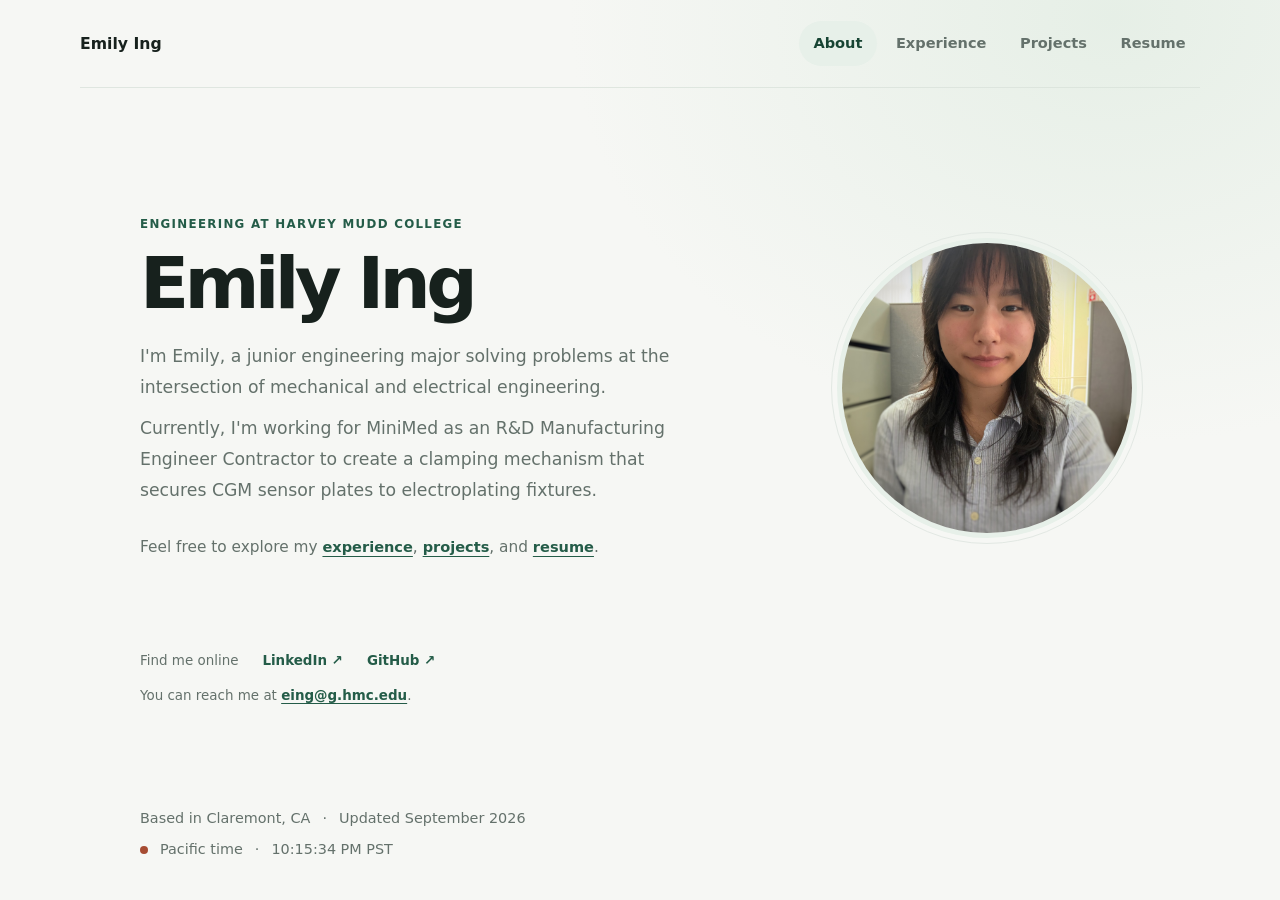
==== index.html @ 812e1e8e "formating" ====
<!doctype html>
<html lang="en">
  <head>
    <meta charset="utf-8">
    <meta name="viewport" content="width=device-width, initial-scale=1">
    <meta name="description" content="Emily Ing's engineering portfolio: experience, projects, and resume.">
    <meta name="theme-color" content="#f6f7f4">
    <title>Emily Ing | Engineering Portfolio</title>
    <link rel="stylesheet" href="styles.css">
    <script src="script.js" defer></script>
    <script src="footer.js" defer></script>
  </head>
  <body>
    <a class="skip-link" href="#main">Skip to content</a>

    <header class="site-header">
      <a class="brand" href="#about" aria-label="Emily Ing, About">
        <span class="brand-copy">
          <strong>Emily Ing</strong>
        </span>
      </a>

      <nav class="section-nav" role="tablist" aria-label="Portfolio sections" aria-orientation="horizontal">
        <a id="tab-about" class="nav-link" href="#about" role="tab" aria-controls="panel-about" aria-selected="true" tabindex="0">About</a>
        <a id="tab-experience" class="nav-link" href="#experience" role="tab" aria-controls="panel-experience" aria-selected="false" tabindex="-1">Experience</a>
        <a id="tab-projects" class="nav-link" href="#projects" role="tab" aria-controls="panel-projects" aria-selected="false" tabindex="-1">Projects</a>
        <a id="tab-resume" class="nav-link" href="#resume" role="tab" aria-controls="panel-resume" aria-selected="false" tabindex="-1">Resume</a>
      </nav>
    </header>

    <main id="main" class="page-shell">
      <section id="panel-about" class="content-panel" role="tabpanel" aria-labelledby="tab-about" tabindex="0">
        <div class="hero">
          <div class="hero-copy">
            <p class="eyebrow"> Engineering at Harvey Mudd College</p>
            <h1>Emily Ing</h1>
            <p class="hero-intro">I'm Emily, a junior engineering major solving problems at the intersection of mechanical and electrical engineering.<span class="hero-intro-followup">Currently, I'm working for MiniMed as an R&amp;D Manufacturing Engineer Contractor to create a clamping mechanism that secures CGM sensor plates to electroplating fixtures.</span></p>
            <p class="hero-actions">Feel free to explore my <a class="text-link" href="#experience" data-section-link>experience</a>, <a class="text-link" href="#projects" data-section-link>projects</a>, and <a class="text-link" href="#resume" data-section-link>resume</a>.</p>
          </div>
          <div class="hero-portrait">
            <img class="portrait-placeholder" src="assets/images/headshot.jpeg" alt="Portrait of Emily Ing">
          </div>
        </div>

        <div class="social-row">
          <span>Find me online</span>
          <a href="https://www.linkedin.com/in/emilying523" target="_blank" rel="noreferrer">LinkedIn <span aria-hidden="true">↗</span></a>
          <a href="https://github.com/eing523" target="_blank" rel="noreferrer">GitHub <span aria-hidden="true">↗</span></a>
          <span class="contact-sentence">You can reach me at <a class="contact-email" href="mailto:eing@g.hmc.edu">eing@g.hmc.edu</a>.</span>
        </div>
      </section>

      <section id="panel-experience" class="content-panel" role="tabpanel" aria-labelledby="tab-experience" tabindex="0">
        <div class="section-heading">
          <h1>Experience</h1>
        </div>

        <div class="timeline">
          <a class="timeline-item" href="experience/minimed-manufacturing.html">
            <div class="timeline-date">Aug 2026 — Present</div>
            <div class="timeline-content">
              <h2>R&amp;D Manufacturing Engineer Contractor</h2>
              <p class="organization">MiniMed · Harvey Mudd Engineering Clinic Program <span>Claremont, CA</span></p>
              <ul>
                <li>Design and prototype a clamping mechanism in SolidWorks to secure continuous glucose monitor sensor plates to electroplating fixtures, cutting cycle time for 192 torquing motions per lot and improving ergonomics</li>
                <li>Collaborate with MiniMed engineers and a student team through weekly design reviews, incorporating manufacturing and quality feedback to align the fixture with production requirements</li>
              </ul>
            </div>
          </a>
          <a class="timeline-item" href="experience/water-resources-internship.html">
            <div class="timeline-date">May 2026 — Aug 2026</div>
            <div class="timeline-content">
              <h2>Water Resource Control Engineer Intern</h2>
              <p class="organization">California State Water Resources Control Board <span>Los Angeles, CA</span></p>
              <ul>
                <li>Automated regulatory reporting for 400+ permitted facilities with R scripts, replacing a manual staff workflow</li>
                <li>Built an ArcGIS Pro map and Experience Builder dashboard with dynamic search, charts, and distance filtering</li>
                <li>Inspected landfills for permit compliance, flagging leachate collection deficiencies and communicating findings to dischargers</li>
              </ul>
            </div>
          </a>
          <a class="timeline-item" href="experience/bioprinting-research.html">
            <div class="timeline-date">Jan 2026 — Present</div>
            <div class="timeline-content">
              <h2>Undergraduate Researcher, Bioprinting Lab</h2>
              <p class="organization">Harvey Mudd College · Department of Engineering <span>Claremont, CA</span></p>
              <ul>
                <li>Design and prototype a multichannel printhead in SolidWorks for precise, consistent bioink dispensing</li>
                <li>Engineer a UV print bed (8–10 mW/cm²) to photopolymerize PEG-acrylate hydrogels for tissue models</li>
                <li>Design acrylic UV enclosure to protect users and remove environmental variables from the curing process</li>
              </ul>
            </div>
          </a>
          <a class="timeline-item" href="experience/cad-tutor.html">
            <div class="timeline-date">Aug 2026 — Present</div>
            <div class="timeline-content">
              <h2>CAD Tutor &amp; Lab Grader</h2>
              <p class="organization">Harvey Mudd College · Department of Engineering <span>Claremont, CA</span></p>
              <ul>
                <li>Lead weekly SolidWorks office hours, teaching CAD, FEA, and simulation to support the course's team projects</li>
                <li>Grade SolidWorks lab assignments and give feedback to reinforce CAD proficiency across the course</li>
              </ul>
            </div>
          </a>
        </div>
      </section>

      <section id="panel-projects" class="content-panel" role="tabpanel" aria-labelledby="tab-projects" tabindex="0">
        <div class="section-heading">
          <h1>Projects</h1>
          <p>A mix of embedded systems, mechanical, and electrical engineering projects.</p>
        </div>

        <!-- Replace each placeholder with an img, e.g. <img class="media-placeholder" src="assets/images/project-name.jpg" alt="Description">. -->
        <div class="project-grid">
          <a class="project-card" href="projects/fpga-display-keypad.html">
            <div class="media-placeholder" role="img" aria-label="Image placeholder for FPGA Dual 7-Segment Display and Keypad">Add project image here</div>
            <div class="project-topline"><span class="project-number">01</span><span class="project-date">Sep 2026</span></div>
            <h2>FPGA Dual 7-Segment Display &amp; Keypad</h2>
            <p>Designed a modular SystemVerilog display with a shared seven-segment decoder, DIP-switch digit control, and a counter-based keypad scanner that lights an LED on each keypress.</p>
            <ul class="tag-list" aria-label="Technologies"><li>SystemVerilog</li><li>Lattice iCE40</li></ul>
          </a>
          <a class="project-card" href="projects/fpga-keypad-scanner.html">
            <div class="media-placeholder" role="img" aria-label="Image placeholder for FPGA Keypad Scanner">Add project image here</div>
            <div class="project-topline"><span class="project-number">02</span><span class="project-date">Sep 2026</span></div>
            <h2>FPGA Keypad Scanner</h2>
            <p>Built a 4×4 keypad scanner that displays the last two hexadecimal digits pressed. Added debounce behavior so a held key registers once and additional presses are ignored until release.</p>
            <ul class="tag-list" aria-label="Technologies"><li>SystemVerilog</li><li>Lattice iCE40</li></ul>
          </a>
          <a class="project-card" href="projects/stm32-digital-audio.html">
            <div class="media-placeholder" role="img" aria-label="Image placeholder for STM32 Digital Audio">Add project image here</div>
            <div class="project-topline"><span class="project-number">03</span><span class="project-date">Sep 2026</span></div>
            <h2>STM32 Digital Audio</h2>
            <p>Wrote TIM6/TIM7 drivers for note frequency and duration, then calculated timer settings to play tunes through an LM386 amplifier with notes within 1% of target pitch.</p>
            <ul class="tag-list" aria-label="Technologies"><li>C</li><li>STM32L432KC</li><li>Timers</li></ul>
          </a>
          <a class="project-card" href="projects/stm32-motor-encoder.html">
            <div class="media-placeholder" role="img" aria-label="Image placeholder for STM32 Motor Speed and Direction">Add project image here</div>
            <div class="project-topline"><span class="project-number">04</span><span class="project-date">Oct 2026</span></div>
            <h2>STM32 Motor Speed &amp; Direction</h2>
            <p>Measured motor speed and direction from a quadrature encoder using interrupts on both sensor channels.</p>
            <ul class="tag-list" aria-label="Technologies"><li>C</li><li>STM32L432KC</li><li>Interrupts</li></ul>
          </a>
          <a class="project-card" href="projects/autonomous-surface-vehicle.html">
            <div class="media-placeholder" role="img" aria-label="Image placeholder for Autonomous Surface Vehicle">Add project image here</div>
            <div class="project-topline"><span class="project-number">05</span><span class="project-date">Mar — Apr 2026</span></div>
            <h2>Autonomous Surface Vehicle</h2>
            <p>Built and deployed a surface vehicle to measure ocean pollution at depths of 0–2 m on a $50 budget. Designed and waterproofed analog signal-conditioning circuits for pressure, turbidity, and temperature sensors.</p>
            <ul class="tag-list" aria-label="Technologies"><li>Analog circuits</li><li>Sensor integration</li></ul>
          </a>
          <a class="project-card" href="projects/autonomous-underwater-robot.html">
            <div class="media-placeholder" role="img" aria-label="Image placeholder for Autonomous Underwater Robot">Add project image here</div>
            <div class="project-topline"><span class="project-number">06</span><span class="project-date">Aug — Nov 2025</span></div>
            <h2>Autonomous Underwater Robot</h2>
            <p>Integrated a pressure sensor and thermistor on a PCB, validated signal integrity with an oscilloscope, and programmed a LabVIEW proportional controller for depth tracking and step-response analysis.</p>
            <ul class="tag-list" aria-label="Technologies"><li>LabVIEW</li><li>PCB design</li><li>Control systems</li></ul>
          </a>
        </div>
      </section>

      <section id="panel-resume" class="content-panel" role="tabpanel" aria-labelledby="tab-resume" tabindex="0">
        <div class="section-heading">
          <h1>Resume</h1>
          <p><a class="resume-download-link" href="assets/Emily_Ing_Resume.pdf" download>Download the PDF</a>.</p>
        </div>

        <div class="resume-viewer-wrap">
          <iframe
            class="resume-viewer"
            src="assets/Emily_Ing_Resume.pdf#view=FitH&navpanes=0"
            title="Emily Ing's full resume"
            loading="lazy"
          ></iframe>
        </div>
      </section>
    </main>

    <footer class="site-footer">
      <div class="footer-meta">
        <span>Based in Claremont, CA</span>
        <span aria-hidden="true">·</span>
        <span>Updated September 2026</span>
      </div>
      <div class="footer-time">
        <span class="footer-time-dot" aria-hidden="true"></span>
        <span>Pacific time</span>
        <span aria-hidden="true">·</span>
        <time id="pacific-time" aria-label="Current time in the Pacific time zone"></time>
      </div>
    </footer>
  </body>
</html>
---- styles.css ----
:root {
  color-scheme: light;
  --ink: #17211d;
  --muted: #64716b;
  --paper: #f6f7f4;
  --surface: #ffffff;
  --line: #e2e8e3;
  --green: #245c48;
  --green-dark: #174433;
  --mint: #e7f0e9;
  --amber: #d89656;
  --shadow: 0 18px 48px rgba(27, 55, 42, 0.08);
  font-family: Inter, ui-sans-serif, system-ui, -apple-system, BlinkMacSystemFont, "Segoe UI", sans-serif;
}

* {
  box-sizing: border-box;
}

html {
  min-width: 320px;
  background: var(--paper);
  scroll-behavior: smooth;
}

body {
  min-width: 320px;
  margin: 0;
  color: var(--ink);
  background:
    radial-gradient(ellipse at 87% 2%, rgba(226, 237, 227, 0.8), transparent 34rem),
    var(--paper);
  font-size: 16px;
  line-height: 1.65;
}

a {
  color: inherit;
}

a:focus-visible {
  outline: 3px solid var(--amber);
  outline-offset: 4px;
  border-radius: 4px;
}

.skip-link {
  position: absolute;
  z-index: 3;
  top: 0.75rem;
  left: 0.75rem;
  padding: 0.65rem 1rem;
  transform: translateY(-160%);
  border-radius: 0.5rem;
  color: white;
  background: var(--green-dark);
}

.skip-link:focus {
  transform: translateY(0);
}

.site-header {
  display: flex;
  width: min(1120px, calc(100% - 48px));
  min-height: 88px;
  margin: 0 auto;
  align-items: center;
  justify-content: space-between;
  gap: 2rem;
  border-bottom: 1px solid rgba(218, 227, 219, 0.8);
  background: transparent;
}

.brand {
  display: inline-flex;
  align-items: center;
  gap: 0.75rem;
  text-decoration: none;
}

.brand-mark {
  display: grid;
  width: 42px;
  height: 42px;
  place-items: center;
  border-radius: 13px;
  color: white;
  background: var(--green);
  font-size: 0.86rem;
  font-weight: 750;
  letter-spacing: 0.06em;
}

.brand-copy {
  display: grid;
  line-height: 1.25;
}

.brand-copy strong {
  font-size: 0.98rem;
}

.brand-copy > span {
  margin-top: 0.25rem;
  color: var(--muted);
  font-size: 0.76rem;
}

.section-nav {
  display: flex;
  align-items: center;
  gap: 0.3rem;
}

.nav-link {
  position: relative;
  padding: 0.65rem 0.9rem;
  border-radius: 999px;
  color: var(--muted);
  font-size: 0.91rem;
  font-weight: 600;
  text-decoration: none;
  transition: color 160ms ease, background 160ms ease;
}

.nav-link:hover,
.nav-link[aria-selected="true"] {
  color: var(--green-dark);
  background: var(--mint);
}

.page-shell {
  width: min(1000px, calc(100% - 48px));
  margin: 0 auto;
}

.content-panel {
  padding: 5.2rem 0 4.5rem;
  animation: panel-in 240ms ease both;
}

.content-panel[hidden] {
  display: none;
}

@keyframes panel-in {
  from {
    opacity: 0;
    transform: translateY(7px);
  }
  to {
    opacity: 1;
    transform: translateY(0);
  }
}

.hero {
  display: grid;
  grid-template-columns: minmax(0, 1.45fr) minmax(250px, 0.75fr);
  align-items: center;
  gap: clamp(2.5rem, 8vw, 6.5rem);
  padding: 2.8rem 0 4rem;
}

.hero-portrait {
  display: flex;
  justify-content: center;
}

.portrait-placeholder {
  display: grid;
  width: min(100%, 300px);
  aspect-ratio: 1;
  margin: 0 auto;
  place-items: center;
  border: 5px solid var(--mint);
  border-radius: 50%;
  outline: 1px solid var(--line);
  outline-offset: 5px;
  color: var(--muted);
  background: #edf2eb;
  font-size: 0.85rem;
  font-weight: 600;
}

img.portrait-placeholder {
  display: block;
  object-fit: cover;
}

.eyebrow {
  margin: 0 0 0.8rem;
  color: var(--green);
  font-size: 0.74rem;
  font-weight: 750;
  letter-spacing: 0.11em;
  line-height: 1.4;
  text-transform: uppercase;
}

.hero .eyebrow {
  display: flex;
  align-items: center;
  gap: 0.55rem;
}

.status-dot {
  width: 8px;
  height: 8px;
  border-radius: 50%;
  background: var(--amber);
  box-shadow: 0 0 0 4px rgba(216, 150, 86, 0.15);
}

h1,
h2,
p {
  margin-top: 0;
}

.hero h1 {
  margin-bottom: 1.2rem;
  font-size: clamp(2.65rem, 6vw, 4.5rem);
  font-weight: 730;
  letter-spacing: -0.065em;
  line-height: 1.06;
}

.hero h1 span {
  color: var(--green);
}

.hero-intro {
  max-width: 570px;
  margin-bottom: 1.8rem;
  color: var(--muted);
  font-size: 1.08rem;
  line-height: 1.8;
}

.hero-intro-followup {
  display: block;
  margin-top: 0.6rem;
}

.hero-actions {
  margin-bottom: 0;
  color: var(--muted);
  font-size: 0.96rem;
}

.button {
  display: inline-flex;
  min-height: 46px;
  align-items: center;
  justify-content: center;
  gap: 0.65rem;
  padding: 0.7rem 1.15rem;
  border: 1px solid transparent;
  border-radius: 8px;
  font-size: 0.91rem;
  font-weight: 650;
  text-decoration: none;
  transition: background 160ms ease, transform 160ms ease;
}

.button:hover {
  transform: translateY(-1px);
}

.button-primary {
  color: white;
  background: var(--green);
}

.button-primary:hover {
  background: var(--green-dark);
}

.button-light {
  color: var(--green-dark);
  background: white;
}

.text-link {
  color: var(--green);
  font-size: 0.91rem;
  font-weight: 650;
  text-decoration-thickness: 1px;
  text-underline-offset: 4px;
}

.hero-card {
  padding: 1.55rem;
  border: 1px solid rgba(220, 229, 221, 0.9);
  border-radius: 18px;
  background: rgba(255, 255, 255, 0.84);
  box-shadow: var(--shadow);
}

.card-label {
  margin-bottom: 1.15rem;
  color: var(--muted);
  font-size: 0.76rem;
  font-weight: 650;
  letter-spacing: 0.08em;
  text-transform: uppercase;
}

.stat {
  display: flex;
  align-items: center;
  gap: 1rem;
  padding: 0.85rem 0;
  border-top: 1px solid var(--line);
}

.stat-value {
  min-width: 68px;
  color: var(--green);
  font-size: 1.75rem;
  font-weight: 730;
  letter-spacing: -0.06em;
}

.stat-label {
  color: var(--muted);
  font-size: 0.83rem;
  line-height: 1.45;
}

.focus-tags,
.tag-list {
  display: flex;
  flex-wrap: wrap;
  gap: 0.45rem;
}

.focus-tags {
  padding-top: 1rem;
  border-top: 1px solid var(--line);
}

.focus-tags span,
.tag-list li {
  padding: 0.32rem 0.58rem;
  border-radius: 999px;
  color: var(--green-dark);
  background: var(--mint);
  font-size: 0.71rem;
  font-weight: 600;
  line-height: 1.35;
  list-style: none;
}

.about-grid {
  display: grid;
  grid-template-columns: 1fr 1fr;
  gap: 1rem;
}

.info-card {
  padding: 1.7rem;
  border: 1px solid var(--line);
  border-radius: 14px;
  background: var(--surface);
}

.accent-card {
  background: #edf2eb;
}

.info-card h2,
.contact-card h2 {
  margin-bottom: 0.75rem;
  font-size: 1.28rem;
  letter-spacing: -0.035em;
  line-height: 1.3;
}

.info-card p:last-child {
  margin-bottom: 0;
  color: var(--muted);
  font-size: 0.91rem;
}

.social-row {
  display: flex;
  flex-wrap: wrap;
  align-items: center;
  gap: 0.8rem 1.5rem;
  padding-top: 1.6rem;
  color: var(--muted);
  font-size: 0.84rem;
}

.social-row a {
  color: var(--green);
  font-weight: 650;
  text-decoration: none;
}

.social-row a:hover {
  text-decoration: underline;
  text-underline-offset: 4px;
}

.social-row .contact-email {
  text-decoration: underline;
  text-underline-offset: 3px;
}

.contact-sentence {
  flex-basis: 100%;
}

.section-heading {
  max-width: 680px;
  margin-bottom: 2.8rem;
}

.section-heading h1 {
  margin-bottom: 0.65rem;
  font-size: clamp(2.4rem, 5vw, 3.5rem);
  letter-spacing: -0.06em;
  line-height: 1.1;
}

.section-heading > p:last-child {
  margin-bottom: 0;
  color: var(--muted);
  font-size: 1.03rem;
}

.timeline {
  border-top: 1px solid var(--line);
}

.timeline-item {
  display: grid;
  grid-template-columns: 180px minmax(0, 1fr);
  gap: 1.5rem;
  padding: 1.8rem 0;
  border-bottom: 1px solid var(--line);
  color: inherit;
  text-decoration: none;
  transition: background 160ms ease;
}

.timeline-item:hover {
  background: rgba(231, 240, 233, 0.55);
}

.timeline-date {
  padding-top: 0.25rem;
  color: var(--green);
  font-size: 0.82rem;
  font-weight: 650;
}

.timeline-content h2,
.project-card h2 {
  margin-bottom: 0.35rem;
  font-size: 1.16rem;
  letter-spacing: -0.025em;
  line-height: 1.35;
}

.organization {
  display: flex;
  flex-wrap: wrap;
  justify-content: space-between;
  gap: 0.25rem 1rem;
  margin-bottom: 0.8rem;
  color: var(--muted);
  font-size: 0.86rem;
}

.organization span {
  color: #78827d;
  font-size: 0.8rem;
}

.timeline-content ul {
  margin: 0;
  padding-left: 1.1rem;
  color: var(--muted);
  font-size: 0.89rem;
}

.timeline-content li + li {
  margin-top: 0.35rem;
}

.media-placeholder {
  display: grid;
  width: 100%;
  aspect-ratio: 16 / 9;
  margin-bottom: 1.2rem;
  place-items: center;
  border: 1px dashed #b9c9bd;
  border-radius: 10px;
  color: var(--muted);
  background: rgba(231, 240, 233, 0.6);
  font-size: 0.8rem;
  font-weight: 600;
}

img.media-placeholder {
  display: block;
  object-fit: cover;
}

.project-grid {
  display: grid;
  grid-template-columns: repeat(2, minmax(0, 1fr));
  gap: 1rem;
}

.project-card {
  display: flex;
  min-height: 360px;
  flex-direction: column;
  padding: 1.45rem;
  border: 1px solid var(--line);
  border-radius: 14px;
  background: var(--surface);
  color: inherit;
  text-decoration: none;
  transition: transform 160ms ease, box-shadow 160ms ease;
}

.project-card:hover {
  transform: translateY(-2px);
  box-shadow: var(--shadow);
}

.project-card:focus-visible,
.timeline-item:focus-visible {
  outline: 3px solid var(--amber);
  outline-offset: 4px;
}

.project-card:hover h2,
.timeline-item:hover h2 {
  color: var(--green);
}

.project-topline {
  display: flex;
  align-items: center;
  justify-content: space-between;
  margin-bottom: 1.2rem;
}

.project-number {
  color: var(--green);
  font-size: 0.78rem;
  font-weight: 750;
  letter-spacing: 0.08em;
}

.project-date {
  color: var(--muted);
  font-size: 0.76rem;
}

.project-card > p {
  margin-bottom: 1.2rem;
  color: var(--muted);
  font-size: 0.88rem;
}

.tag-list {
  margin: auto 0 0;
  padding: 0;
}

.tag-list li {
  font-size: 0.69rem;
}

#panel-resume .section-heading {
  margin-bottom: 3.8rem;
}

#panel-resume .section-heading h1 {
  font-size: clamp(2.6rem, 5vw, 3rem);
}

#panel-resume .section-heading > p:last-child {
  font-size: 1.15rem;
}

.resume-download-link {
  color: #a64c32;
  text-decoration-thickness: 1px;
  text-underline-offset: 3px;
}

.resume-viewer-wrap {
  position: relative;
  left: 50%;
  width: min(1600px, calc(100vw - 64px));
  margin: 0;
  transform: translateX(-50%);
}

.resume-viewer {
  display: block;
  width: 100%;
  height: clamp(720px, 90vh, 1200px);
  border: 0;
  border-radius: 10px;
  background: #3c3c3c;
}

.contact-card {
  display: flex;
  align-items: center;
  justify-content: space-between;
  gap: 1.5rem;
  margin-top: 1rem;
  padding: 1.5rem 1.7rem;
  border-radius: 15px;
  color: white;
  background: var(--green);
}

.contact-card .eyebrow {
  margin-bottom: 0.45rem;
  color: #c3ddc9;
}

.contact-card h2 {
  margin-bottom: 0;
  font-size: 1.15rem;
}

.site-footer {
  display: flex;
  flex-direction: column;
  width: min(1000px, calc(100% - 48px));
  min-height: 112px;
  margin: 0 auto;
  align-items: flex-start;
  justify-content: center;
  gap: 0.45rem;
  padding: 1.4rem 0;
  color: var(--muted);
  font-size: 0.9rem;
}

.footer-meta,
.footer-time {
  display: flex;
  flex-wrap: wrap;
  align-items: center;
  gap: 0.25rem 0.75rem;
}

.footer-time-dot {
  width: 8px;
  height: 8px;
  border-radius: 50%;
  background: #a64c32;
}

@media (max-width: 700px) {
  .site-header {
    width: min(100% - 32px, 600px);
    min-height: 76px;
    gap: 0.5rem;
  }

  .brand {
    gap: 0.55rem;
  }

  .brand-mark {
    width: 37px;
    height: 37px;
  }

  .brand-copy > span {
    font-size: 0.68rem;
  }

  .section-nav {
    gap: 0;
  }

  .nav-link {
    padding: 0.55rem 0.58rem;
    font-size: 0.8rem;
  }

  .page-shell,
  .site-footer {
    width: min(100% - 32px, 600px);
  }

  .content-panel {
    padding-top: 3rem;
  }

  .hero {
    grid-template-columns: 1fr;
    gap: 2rem;
    padding-top: 1.5rem;
  }

  .hero-card {
    max-width: 440px;
  }

  .timeline-item {
    grid-template-columns: 1fr;
    gap: 0.45rem;
  }
}

@media (max-width: 500px) {
  .site-header {
    flex-wrap: wrap;
    justify-content: center;
    gap: 0.2rem;
    padding: 0.65rem 0 0.5rem;
  }

  .brand {
    width: 100%;
    justify-content: center;
  }

  .section-nav {
    width: 100%;
    justify-content: space-between;
  }

  .nav-link {
    padding: 0.42rem 0.58rem;
  }

  .hero h1 {
    font-size: clamp(2.55rem, 12vw, 3.5rem);
  }

  .about-grid,
  .project-grid {
    grid-template-columns: 1fr;
  }

  .project-card {
    min-height: 320px;
  }

  .contact-card {
    align-items: flex-start;
    flex-direction: column;
  }

  .contact-card {
    padding: 1.3rem;
  }

  .site-footer {
    padding: 1rem 0;
  }

  .resume-viewer-wrap {
    width: calc(100vw - 24px);
  }
}

@media (prefers-reduced-motion: reduce) {
  *,
  *::before,
  *::after {
    scroll-behavior: auto !important;
    animation-duration: 0.01ms !important;
    animation-iteration-count: 1 !important;
    transition-duration: 0.01ms !important;
  }
}
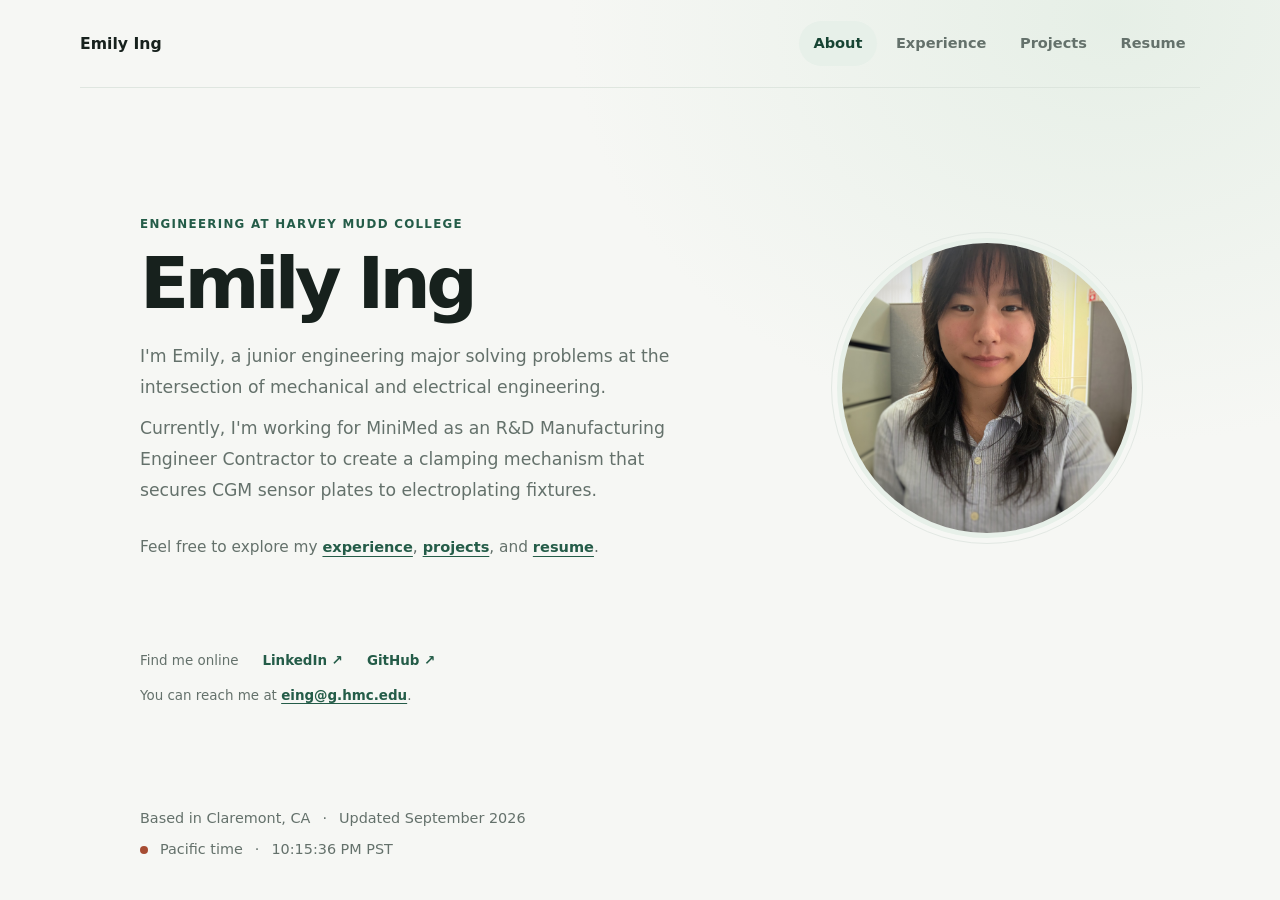
==== commit bcc442e7: "format" ====
--- a/index.html
+++ b/index.html
@@ -35,7 +35,7 @@
             <p class="eyebrow"> Engineering at Harvey Mudd College</p>
             <h1>Emily Ing</h1>
             <p class="hero-intro">I'm Emily, a junior engineering major solving problems at the intersection of mechanical and electrical engineering.<span class="hero-intro-followup">Currently, I'm working for MiniMed as an R&amp;D Manufacturing Engineer Contractor to create a clamping mechanism that secures CGM sensor plates to electroplating fixtures.</span></p>
-            <p class="hero-actions">Feel free to explore my <a class="text-link" href="#experience" data-section-link>experience</a>, <a class="text-link" href="#projects" data-section-link>projects</a>, and <a class="text-link" href="#resume" data-section-link>resume</a>.</p>
+            <p class="hero-explore">Feel free to explore my <a class="text-link" href="#experience" data-section-link>experience</a>, <a class="text-link" href="#projects" data-section-link>projects</a>, and <a class="text-link" href="#resume" data-section-link>resume</a>.</p>
           </div>
           <div class="hero-portrait">
             <img class="portrait-placeholder" src="assets/images/headshot.jpeg" alt="Portrait of Emily Ing">
--- a/styles.css
+++ b/styles.css
@@ -61,6 +61,7 @@
 }
 
 .site-header {
+  position: static;
   display: flex;
   width: min(1120px, calc(100% - 48px));
   min-height: 88px;
@@ -244,7 +245,8 @@
   margin-top: 0.6rem;
 }
 
-.hero-actions {
+.hero-explore {
+  display: block;
   margin-bottom: 0;
   color: var(--muted);
   font-size: 0.96rem;
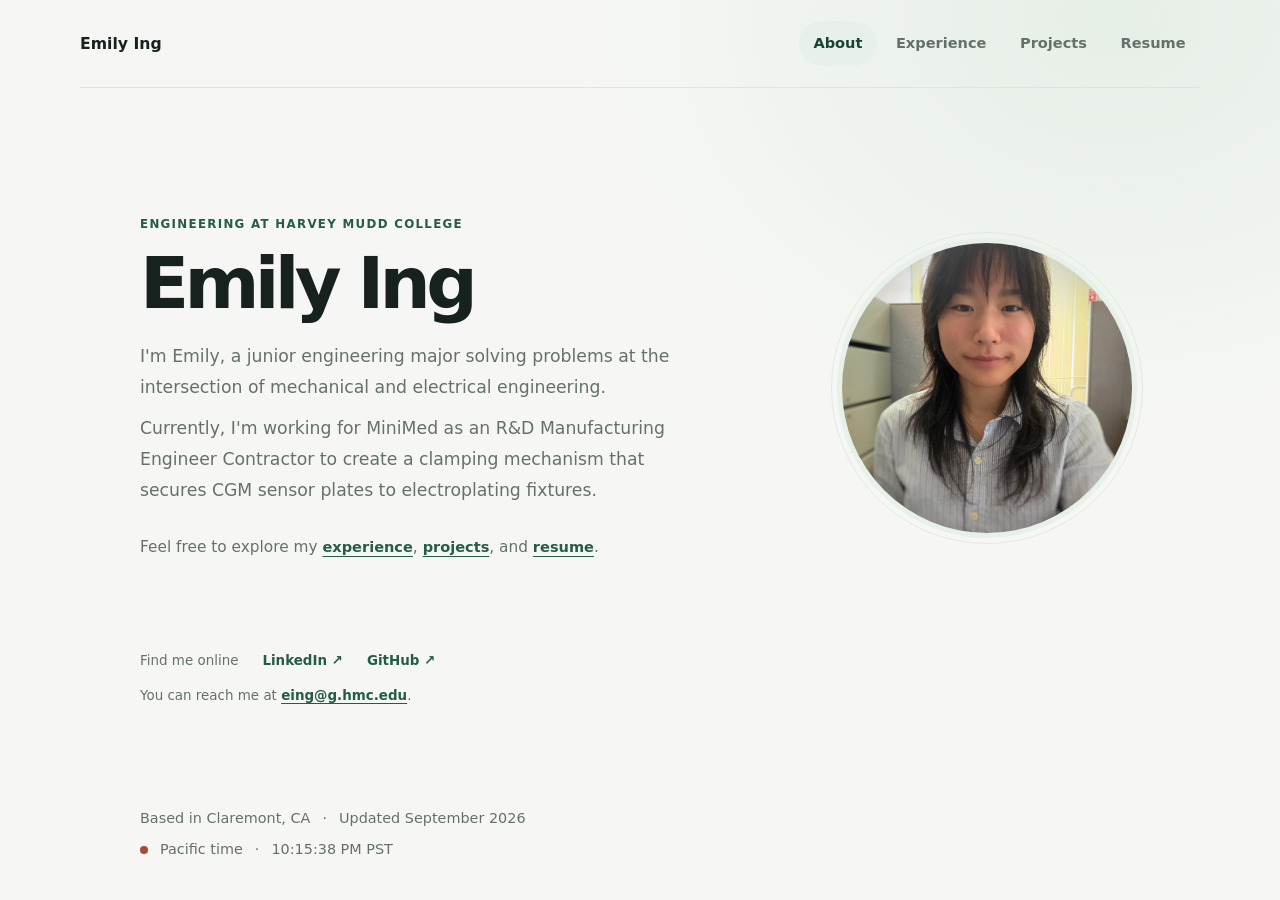
==== commit d9ccae15: "fixed resume size and got rid of tags" ====
--- a/index.html
+++ b/index.html
@@ -118,42 +118,36 @@
             <div class="project-topline"><span class="project-number">01</span><span class="project-date">Sep 2026</span></div>
             <h2>FPGA Dual 7-Segment Display &amp; Keypad</h2>
             <p>Designed a modular SystemVerilog display with a shared seven-segment decoder, DIP-switch digit control, and a counter-based keypad scanner that lights an LED on each keypress.</p>
-            <ul class="tag-list" aria-label="Technologies"><li>SystemVerilog</li><li>Lattice iCE40</li></ul>
           </a>
           <a class="project-card" href="projects/fpga-keypad-scanner.html">
             <div class="media-placeholder" role="img" aria-label="Image placeholder for FPGA Keypad Scanner">Add project image here</div>
             <div class="project-topline"><span class="project-number">02</span><span class="project-date">Sep 2026</span></div>
             <h2>FPGA Keypad Scanner</h2>
             <p>Built a 4×4 keypad scanner that displays the last two hexadecimal digits pressed. Added debounce behavior so a held key registers once and additional presses are ignored until release.</p>
-            <ul class="tag-list" aria-label="Technologies"><li>SystemVerilog</li><li>Lattice iCE40</li></ul>
           </a>
           <a class="project-card" href="projects/stm32-digital-audio.html">
             <div class="media-placeholder" role="img" aria-label="Image placeholder for STM32 Digital Audio">Add project image here</div>
             <div class="project-topline"><span class="project-number">03</span><span class="project-date">Sep 2026</span></div>
             <h2>STM32 Digital Audio</h2>
             <p>Wrote TIM6/TIM7 drivers for note frequency and duration, then calculated timer settings to play tunes through an LM386 amplifier with notes within 1% of target pitch.</p>
-            <ul class="tag-list" aria-label="Technologies"><li>C</li><li>STM32L432KC</li><li>Timers</li></ul>
           </a>
           <a class="project-card" href="projects/stm32-motor-encoder.html">
             <div class="media-placeholder" role="img" aria-label="Image placeholder for STM32 Motor Speed and Direction">Add project image here</div>
             <div class="project-topline"><span class="project-number">04</span><span class="project-date">Oct 2026</span></div>
             <h2>STM32 Motor Speed &amp; Direction</h2>
             <p>Measured motor speed and direction from a quadrature encoder using interrupts on both sensor channels.</p>
-            <ul class="tag-list" aria-label="Technologies"><li>C</li><li>STM32L432KC</li><li>Interrupts</li></ul>
           </a>
           <a class="project-card" href="projects/autonomous-surface-vehicle.html">
             <div class="media-placeholder" role="img" aria-label="Image placeholder for Autonomous Surface Vehicle">Add project image here</div>
             <div class="project-topline"><span class="project-number">05</span><span class="project-date">Mar — Apr 2026</span></div>
             <h2>Autonomous Surface Vehicle</h2>
             <p>Built and deployed a surface vehicle to measure ocean pollution at depths of 0–2 m on a $50 budget. Designed and waterproofed analog signal-conditioning circuits for pressure, turbidity, and temperature sensors.</p>
-            <ul class="tag-list" aria-label="Technologies"><li>Analog circuits</li><li>Sensor integration</li></ul>
           </a>
           <a class="project-card" href="projects/autonomous-underwater-robot.html">
             <div class="media-placeholder" role="img" aria-label="Image placeholder for Autonomous Underwater Robot">Add project image here</div>
             <div class="project-topline"><span class="project-number">06</span><span class="project-date">Aug — Nov 2025</span></div>
             <h2>Autonomous Underwater Robot</h2>
             <p>Integrated a pressure sensor and thermistor on a PCB, validated signal integrity with an oscilloscope, and programmed a LabVIEW proportional controller for depth tracking and step-response analysis.</p>
-            <ul class="tag-list" aria-label="Technologies"><li>LabVIEW</li><li>PCB design</li><li>Control systems</li></ul>
           </a>
         </div>
       </section>
@@ -167,7 +161,7 @@
         <div class="resume-viewer-wrap">
           <iframe
             class="resume-viewer"
-            src="assets/Emily_Ing_Resume.pdf#view=FitH&navpanes=0"
+            src="assets/Emily_Ing_Resume.pdf#view=Fit&navpanes=0"
             title="Emily Ing's full resume"
             loading="lazy"
           ></iframe>
--- a/styles.css
+++ b/styles.css
@@ -138,22 +138,10 @@
 
 .content-panel {
   padding: 5.2rem 0 4.5rem;
-  animation: panel-in 240ms ease both;
 }
 
 .content-panel[hidden] {
   display: none;
-}
-
-@keyframes panel-in {
-  from {
-    opacity: 0;
-    transform: translateY(7px);
-  }
-  to {
-    opacity: 1;
-    transform: translateY(0);
-  }
 }
 
 .hero {
@@ -332,30 +320,6 @@
   line-height: 1.45;
 }
 
-.focus-tags,
-.tag-list {
-  display: flex;
-  flex-wrap: wrap;
-  gap: 0.45rem;
-}
-
-.focus-tags {
-  padding-top: 1rem;
-  border-top: 1px solid var(--line);
-}
-
-.focus-tags span,
-.tag-list li {
-  padding: 0.32rem 0.58rem;
-  border-radius: 999px;
-  color: var(--green-dark);
-  background: var(--mint);
-  font-size: 0.71rem;
-  font-weight: 600;
-  line-height: 1.35;
-  list-style: none;
-}
-
 .about-grid {
   display: grid;
   grid-template-columns: 1fr 1fr;
@@ -574,15 +538,6 @@
   font-size: 0.88rem;
 }
 
-.tag-list {
-  margin: auto 0 0;
-  padding: 0;
-}
-
-.tag-list li {
-  font-size: 0.69rem;
-}
-
 #panel-resume .section-heading {
   margin-bottom: 3.8rem;
 }
@@ -604,7 +559,7 @@
 .resume-viewer-wrap {
   position: relative;
   left: 50%;
-  width: min(1600px, calc(100vw - 64px));
+  width: min(800px, calc(100vw - 64px));
   margin: 0;
   transform: translateX(-50%);
 }
@@ -612,7 +567,8 @@
 .resume-viewer {
   display: block;
   width: 100%;
-  height: clamp(720px, 90vh, 1200px);
+  height: auto;
+  aspect-ratio: 8.5 / 11;
   border: 0;
   border-radius: 10px;
   background: #3c3c3c;
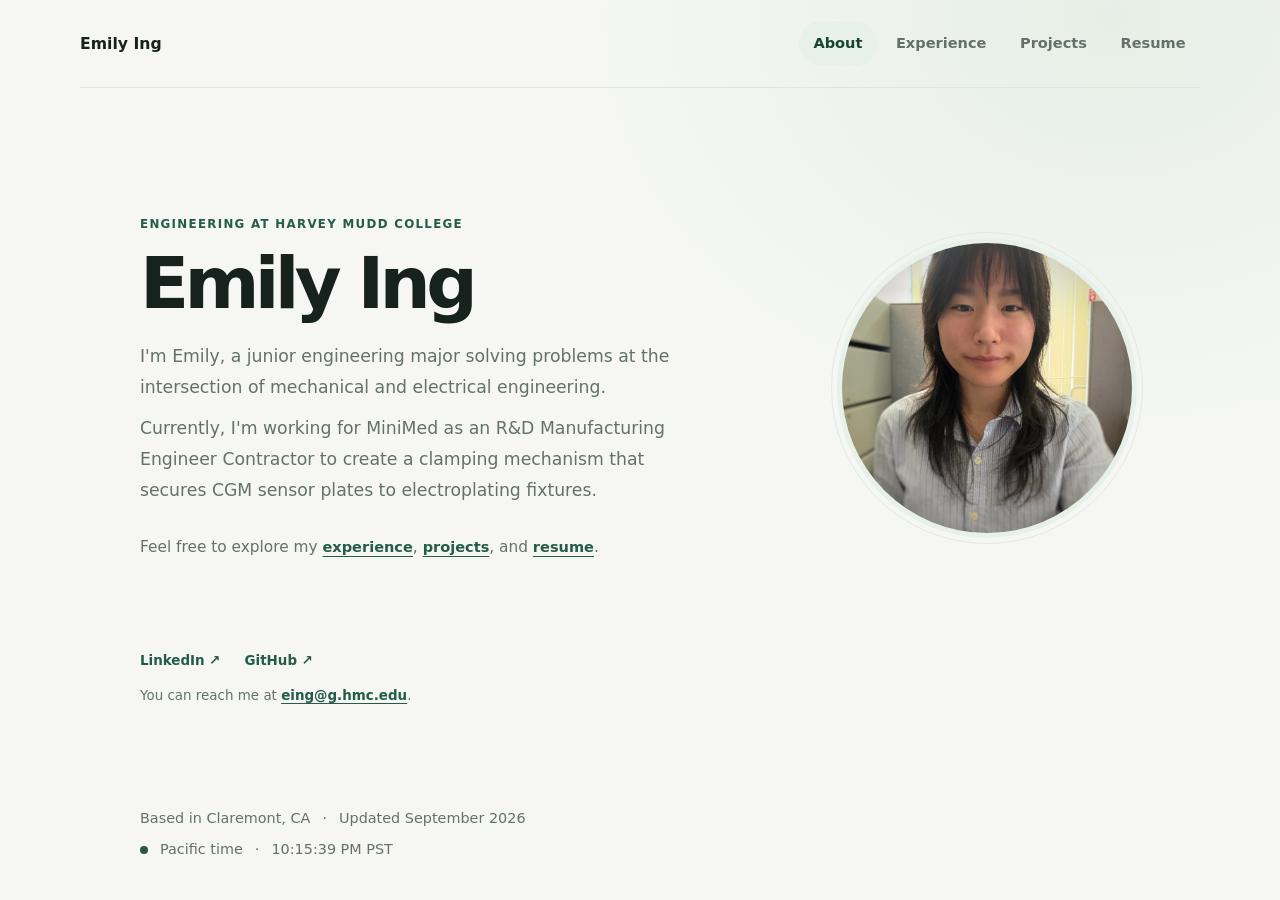
==== commit 65e57fc9: "picture changes" ====
--- a/index.html
+++ b/index.html
@@ -43,7 +43,6 @@
         </div>
 
         <div class="social-row">
-          <span>Find me online</span>
           <a href="https://www.linkedin.com/in/emilying523" target="_blank" rel="noreferrer">LinkedIn <span aria-hidden="true">↗</span></a>
           <a href="https://github.com/eing523" target="_blank" rel="noreferrer">GitHub <span aria-hidden="true">↗</span></a>
           <span class="contact-sentence">You can reach me at <a class="contact-email" href="mailto:eing@g.hmc.edu">eing@g.hmc.edu</a>.</span>
@@ -108,46 +107,51 @@
       <section id="panel-projects" class="content-panel" role="tabpanel" aria-labelledby="tab-projects" tabindex="0">
         <div class="section-heading">
           <h1>Projects</h1>
-          <p>A mix of embedded systems, mechanical, and electrical engineering projects.</p>
+          <p>A mix of mechanical, electrical, and embedded engineering projects.</p>
         </div>
 
-        <!-- Replace each placeholder with an img, e.g. <img class="media-placeholder" src="assets/images/project-name.jpg" alt="Description">. -->
         <div class="project-grid">
           <a class="project-card" href="projects/fpga-display-keypad.html">
-            <div class="media-placeholder" role="img" aria-label="Image placeholder for FPGA Dual 7-Segment Display and Keypad">Add project image here</div>
-            <div class="project-topline"><span class="project-number">01</span><span class="project-date">Sep 2026</span></div>
+            <img class="media-placeholder" src="assets/images/7seg_single.jpeg" alt="Seven-segment display circuit on a development board" loading="lazy">
+            <div class="project-topline"><span class="project-number">01</span><span class="project-date">Sep — Sep 2026</span></div>
             <h2>FPGA Dual 7-Segment Display &amp; Keypad</h2>
             <p>Designed a modular SystemVerilog display with a shared seven-segment decoder, DIP-switch digit control, and a counter-based keypad scanner that lights an LED on each keypress.</p>
           </a>
           <a class="project-card" href="projects/fpga-keypad-scanner.html">
-            <div class="media-placeholder" role="img" aria-label="Image placeholder for FPGA Keypad Scanner">Add project image here</div>
-            <div class="project-topline"><span class="project-number">02</span><span class="project-date">Sep 2026</span></div>
+            <img class="media-placeholder" src="assets/images/keypad.jpeg" alt="FPGA keypad scanner circuit with keypad and two-digit display" loading="lazy">
+            <div class="project-topline"><span class="project-number">02</span><span class="project-date">Sep —Sep 2026</span></div>
             <h2>FPGA Keypad Scanner</h2>
             <p>Built a 4×4 keypad scanner that displays the last two hexadecimal digits pressed. Added debounce behavior so a held key registers once and additional presses are ignored until release.</p>
           </a>
           <a class="project-card" href="projects/stm32-digital-audio.html">
-            <div class="media-placeholder" role="img" aria-label="Image placeholder for STM32 Digital Audio">Add project image here</div>
-            <div class="project-topline"><span class="project-number">03</span><span class="project-date">Sep 2026</span></div>
+            <img class="media-placeholder" src="assets/images/digital_audio_preview.jpg" alt="STM32 digital audio circuit with speaker" loading="lazy">
+            <div class="project-topline"><span class="project-number">03</span><span class="project-date">Sep — Sep 2026</span></div>
             <h2>STM32 Digital Audio</h2>
             <p>Wrote TIM6/TIM7 drivers for note frequency and duration, then calculated timer settings to play tunes through an LM386 amplifier with notes within 1% of target pitch.</p>
           </a>
           <a class="project-card" href="projects/stm32-motor-encoder.html">
-            <div class="media-placeholder" role="img" aria-label="Image placeholder for STM32 Motor Speed and Direction">Add project image here</div>
-            <div class="project-topline"><span class="project-number">04</span><span class="project-date">Oct 2026</span></div>
+            <img class="media-placeholder" src="assets/images/motor_preview.jpg" alt="Motor and encoder connected to a development board" loading="lazy">
+            <div class="project-topline"><span class="project-number">04</span><span class="project-date">Oct —Oct 2026</span></div>
             <h2>STM32 Motor Speed &amp; Direction</h2>
             <p>Measured motor speed and direction from a quadrature encoder using interrupts on both sensor channels.</p>
           </a>
           <a class="project-card" href="projects/autonomous-surface-vehicle.html">
-            <div class="media-placeholder" role="img" aria-label="Image placeholder for Autonomous Surface Vehicle">Add project image here</div>
+            <img class="media-placeholder" src="assets/images/asv.jpeg" alt="Autonomous surface vehicle floating on the water" loading="lazy">
             <div class="project-topline"><span class="project-number">05</span><span class="project-date">Mar — Apr 2026</span></div>
             <h2>Autonomous Surface Vehicle</h2>
             <p>Built and deployed a surface vehicle to measure ocean pollution at depths of 0–2 m on a $50 budget. Designed and waterproofed analog signal-conditioning circuits for pressure, turbidity, and temperature sensors.</p>
           </a>
           <a class="project-card" href="projects/autonomous-underwater-robot.html">
-            <div class="media-placeholder" role="img" aria-label="Image placeholder for Autonomous Underwater Robot">Add project image here</div>
+            <img class="media-placeholder" src="assets/images/temperature_sensor.jpeg" alt="Temperature sensor circuit connected to a development board" loading="lazy">
             <div class="project-topline"><span class="project-number">06</span><span class="project-date">Aug — Nov 2025</span></div>
             <h2>Autonomous Underwater Robot</h2>
             <p>Integrated a pressure sensor and thermistor on a PCB, validated signal integrity with an oscilloscope, and programmed a LabVIEW proportional controller for depth tracking and step-response analysis.</p>
+          </a>
+          <a class="project-card" href="projects/hammer.html">
+            <img class="media-placeholder" src="assets/images/hammer.jpeg" alt="Custom hammer on a wooden display stand" loading="lazy">
+            <div class="project-topline"><span class="project-number">07</span></div>
+            <h2>Custom Hammer</h2>
+            <p>Designed and built a custom hammer.</p>
           </a>
         </div>
       </section>
--- a/styles.css
+++ b/styles.css
@@ -478,6 +478,12 @@
   object-fit: cover;
 }
 
+.project-card img.media-placeholder {
+  aspect-ratio: 4 / 3;
+  object-fit: contain;
+  border: 1px solid var(--line);
+}
+
 .project-grid {
   display: grid;
   grid-template-columns: repeat(2, minmax(0, 1fr));
@@ -551,7 +557,7 @@
 }
 
 .resume-download-link {
-  color: #a64c32;
+  color: var(--green);
   text-decoration-thickness: 1px;
   text-underline-offset: 3px;
 }
@@ -571,7 +577,7 @@
   aspect-ratio: 8.5 / 11;
   border: 0;
   border-radius: 10px;
-  background: #3c3c3c;
+  background: var(--paper);
 }
 
 .contact-card {
@@ -622,7 +628,7 @@
   width: 8px;
   height: 8px;
   border-radius: 50%;
-  background: #a64c32;
+  background: var(--green);
 }
 
 @media (max-width: 700px) {
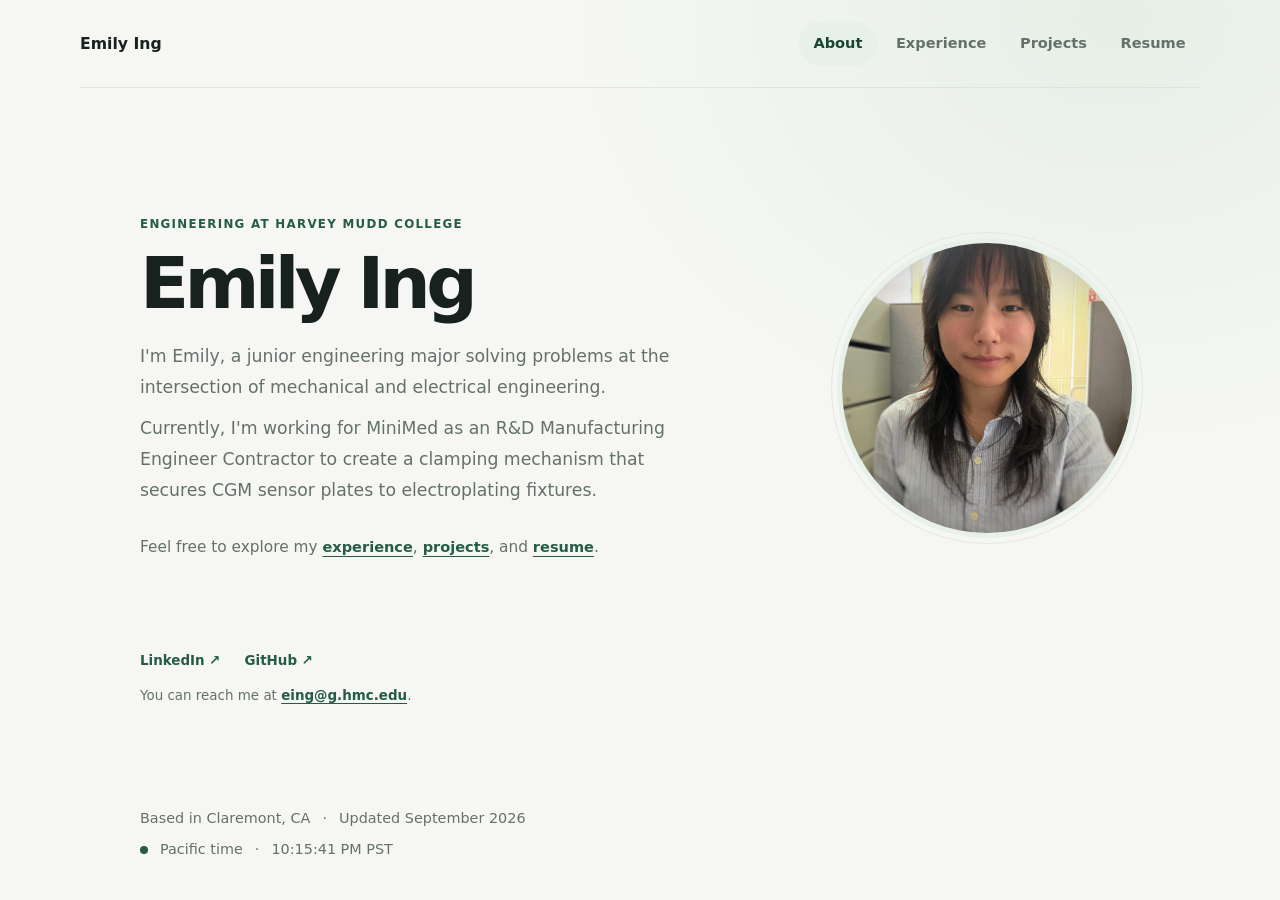
==== commit 4b6a5bfe: "fixed pics" ====
--- a/index.html
+++ b/index.html
@@ -112,7 +112,7 @@
 
         <div class="project-grid">
           <a class="project-card" href="projects/fpga-display-keypad.html">
-            <img class="media-placeholder" src="assets/images/7seg_single.jpeg" alt="Seven-segment display circuit on a development board" loading="lazy">
+            <video class="media-placeholder project-card-video" src="assets/images/lab2_keypad.mp4" muted autoplay loop playsinline preload="metadata" aria-hidden="true"></video>
             <div class="project-topline"><span class="project-number">01</span><span class="project-date">Sep — Sep 2026</span></div>
             <h2>FPGA Dual 7-Segment Display &amp; Keypad</h2>
             <p>Designed a modular SystemVerilog display with a shared seven-segment decoder, DIP-switch digit control, and a counter-based keypad scanner that lights an LED on each keypress.</p>
@@ -141,15 +141,9 @@
             <h2>Autonomous Surface Vehicle</h2>
             <p>Built and deployed a surface vehicle to measure ocean pollution at depths of 0–2 m on a $50 budget. Designed and waterproofed analog signal-conditioning circuits for pressure, turbidity, and temperature sensors.</p>
           </a>
-          <a class="project-card" href="projects/autonomous-underwater-robot.html">
-            <img class="media-placeholder" src="assets/images/temperature_sensor.jpeg" alt="Temperature sensor circuit connected to a development board" loading="lazy">
-            <div class="project-topline"><span class="project-number">06</span><span class="project-date">Aug — Nov 2025</span></div>
-            <h2>Autonomous Underwater Robot</h2>
-            <p>Integrated a pressure sensor and thermistor on a PCB, validated signal integrity with an oscilloscope, and programmed a LabVIEW proportional controller for depth tracking and step-response analysis.</p>
-          </a>
           <a class="project-card" href="projects/hammer.html">
             <img class="media-placeholder" src="assets/images/hammer.jpeg" alt="Custom hammer on a wooden display stand" loading="lazy">
-            <div class="project-topline"><span class="project-number">07</span></div>
+            <div class="project-topline"><span class="project-number">06</span></div>
             <h2>Custom Hammer</h2>
             <p>Designed and built a custom hammer.</p>
           </a>
--- a/styles.css
+++ b/styles.css
@@ -478,6 +478,13 @@
   object-fit: cover;
 }
 
+video.project-card-video {
+  display: block;
+  aspect-ratio: 4 / 3;
+  object-fit: cover;
+  border: 1px solid var(--line);
+}
+
 .project-card img.media-placeholder {
   aspect-ratio: 4 / 3;
   object-fit: contain;
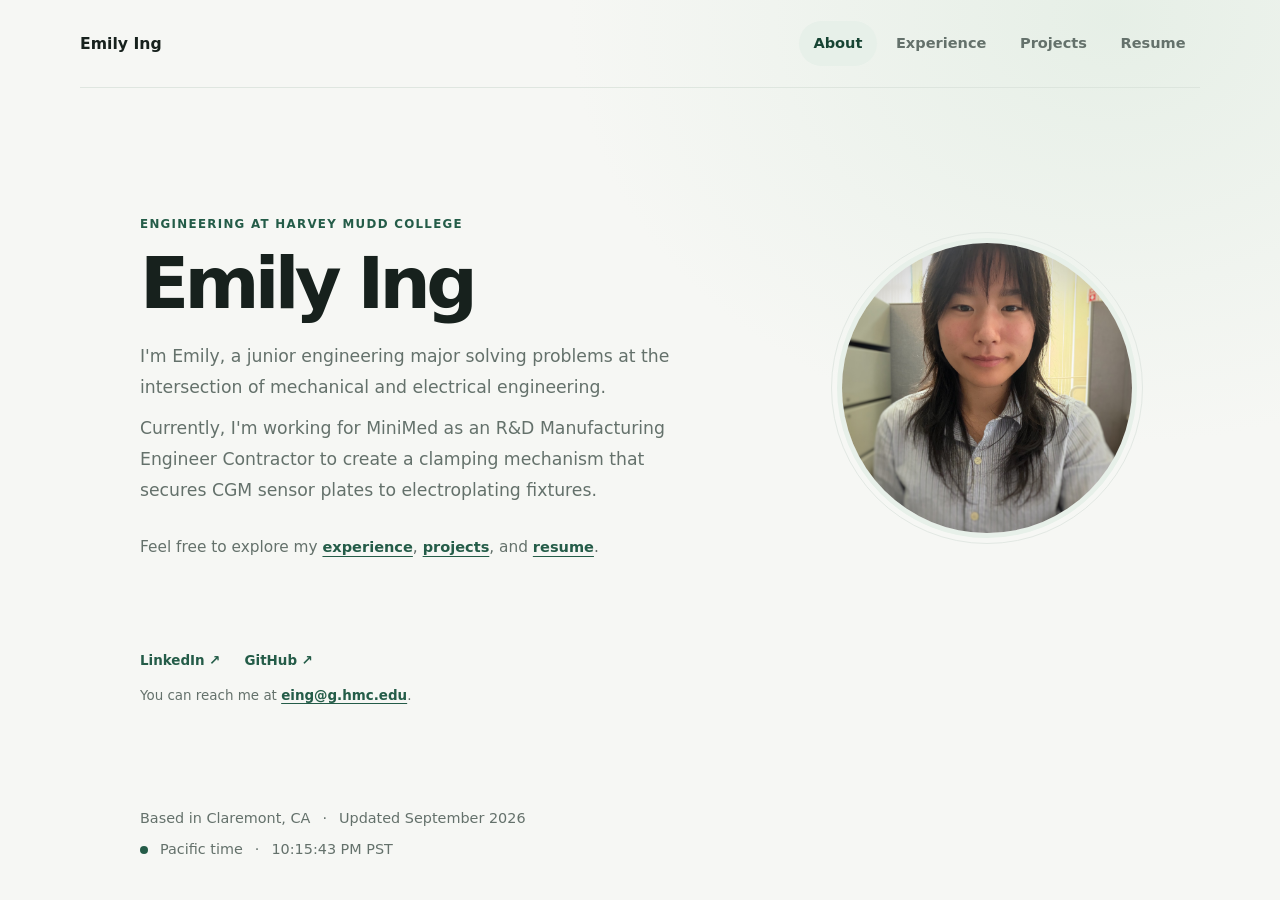
==== commit 328e206b: "more image fixing" ====
--- a/index.html
+++ b/index.html
@@ -112,7 +112,7 @@
 
         <div class="project-grid">
           <a class="project-card" href="projects/fpga-display-keypad.html">
-            <video class="media-placeholder project-card-video" src="assets/images/lab2_keypad.mp4" muted autoplay loop playsinline preload="metadata" aria-hidden="true"></video>
+            <img class="media-placeholder" src="assets/images/lab2_keypad_thumbnail.jpg" alt="FPGA keypad scanner circuit with keypad and display" loading="lazy">
             <div class="project-topline"><span class="project-number">01</span><span class="project-date">Sep — Sep 2026</span></div>
             <h2>FPGA Dual 7-Segment Display &amp; Keypad</h2>
             <p>Designed a modular SystemVerilog display with a shared seven-segment decoder, DIP-switch digit control, and a counter-based keypad scanner that lights an LED on each keypress.</p>
--- a/styles.css
+++ b/styles.css
@@ -478,13 +478,6 @@
   object-fit: cover;
 }
 
-video.project-card-video {
-  display: block;
-  aspect-ratio: 4 / 3;
-  object-fit: cover;
-  border: 1px solid var(--line);
-}
-
 .project-card img.media-placeholder {
   aspect-ratio: 4 / 3;
   object-fit: contain;
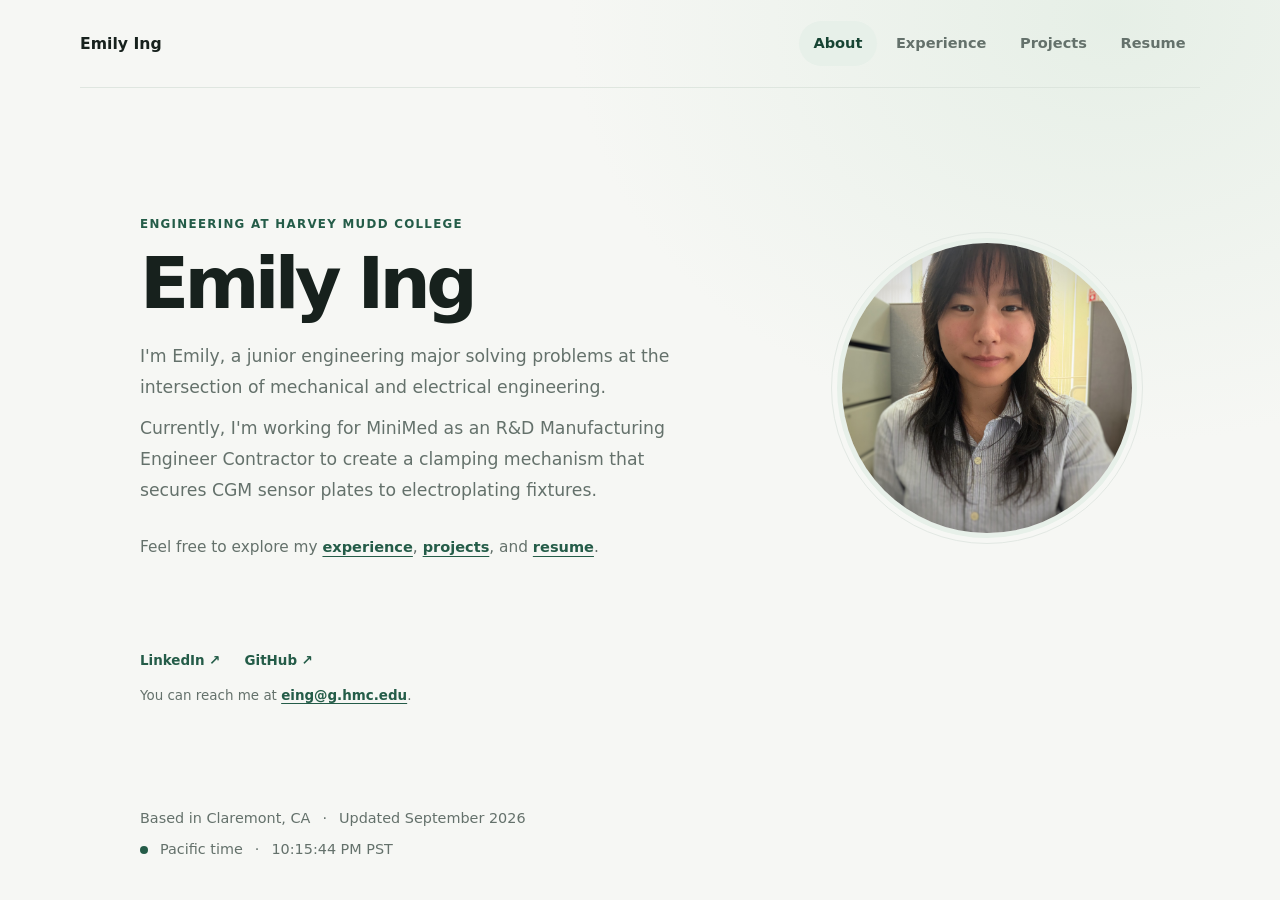
==== commit 74120caa: "formatting changes" ====
--- a/index.html
+++ b/index.html
@@ -118,7 +118,7 @@
             <p>Designed a modular SystemVerilog display with a shared seven-segment decoder, DIP-switch digit control, and a counter-based keypad scanner that lights an LED on each keypress.</p>
           </a>
           <a class="project-card" href="projects/fpga-keypad-scanner.html">
-            <img class="media-placeholder" src="assets/images/keypad.jpeg" alt="FPGA keypad scanner circuit with keypad and two-digit display" loading="lazy">
+            <img class="media-placeholder" src="assets/images/keypad_project_preview_ccw.jpeg" alt="FPGA keypad scanner circuit with keypad and two-digit display" loading="lazy">
             <div class="project-topline"><span class="project-number">02</span><span class="project-date">Sep —Sep 2026</span></div>
             <h2>FPGA Keypad Scanner</h2>
             <p>Built a 4×4 keypad scanner that displays the last two hexadecimal digits pressed. Added debounce behavior so a held key registers once and additional presses are ignored until release.</p>
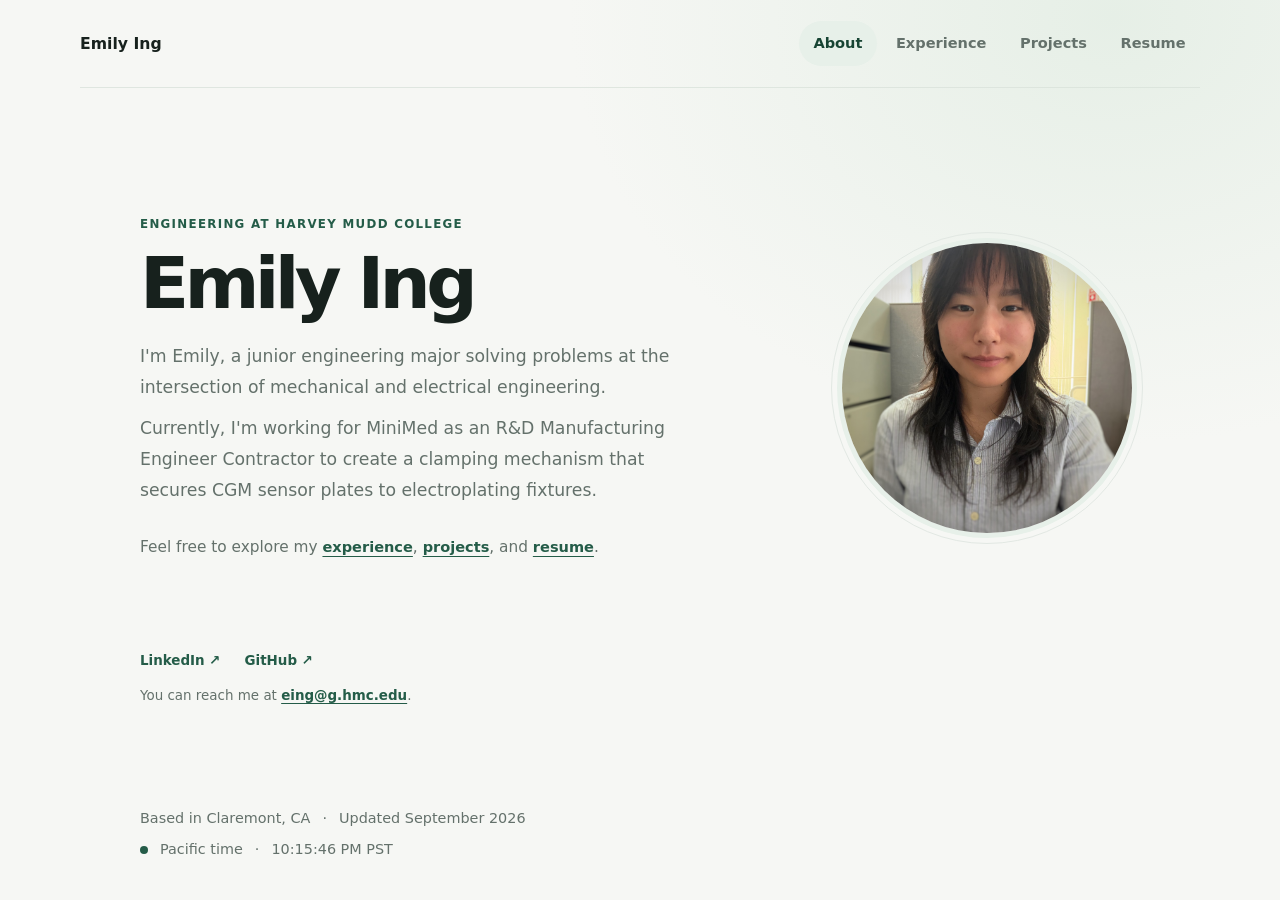
==== commit 7b33a8d5: "format" ====
--- a/index.html
+++ b/index.html
@@ -153,13 +153,13 @@
       <section id="panel-resume" class="content-panel" role="tabpanel" aria-labelledby="tab-resume" tabindex="0">
         <div class="section-heading">
           <h1>Resume</h1>
-          <p><a class="resume-download-link" href="assets/Emily_Ing_Resume.pdf" download>Download the PDF</a>.</p>
+          <p><a class="resume-download-link" href="assets/Emily_Ing___Resume.pdf" download>Download the PDF</a>.</p>
         </div>
 
         <div class="resume-viewer-wrap">
           <iframe
             class="resume-viewer"
-            src="assets/Emily_Ing_Resume.pdf#view=Fit&navpanes=0"
+            src="assets/Emily_Ing___Resume.pdf#view=Fit&navpanes=0"
             title="Emily Ing's full resume"
             loading="lazy"
           ></iframe>
